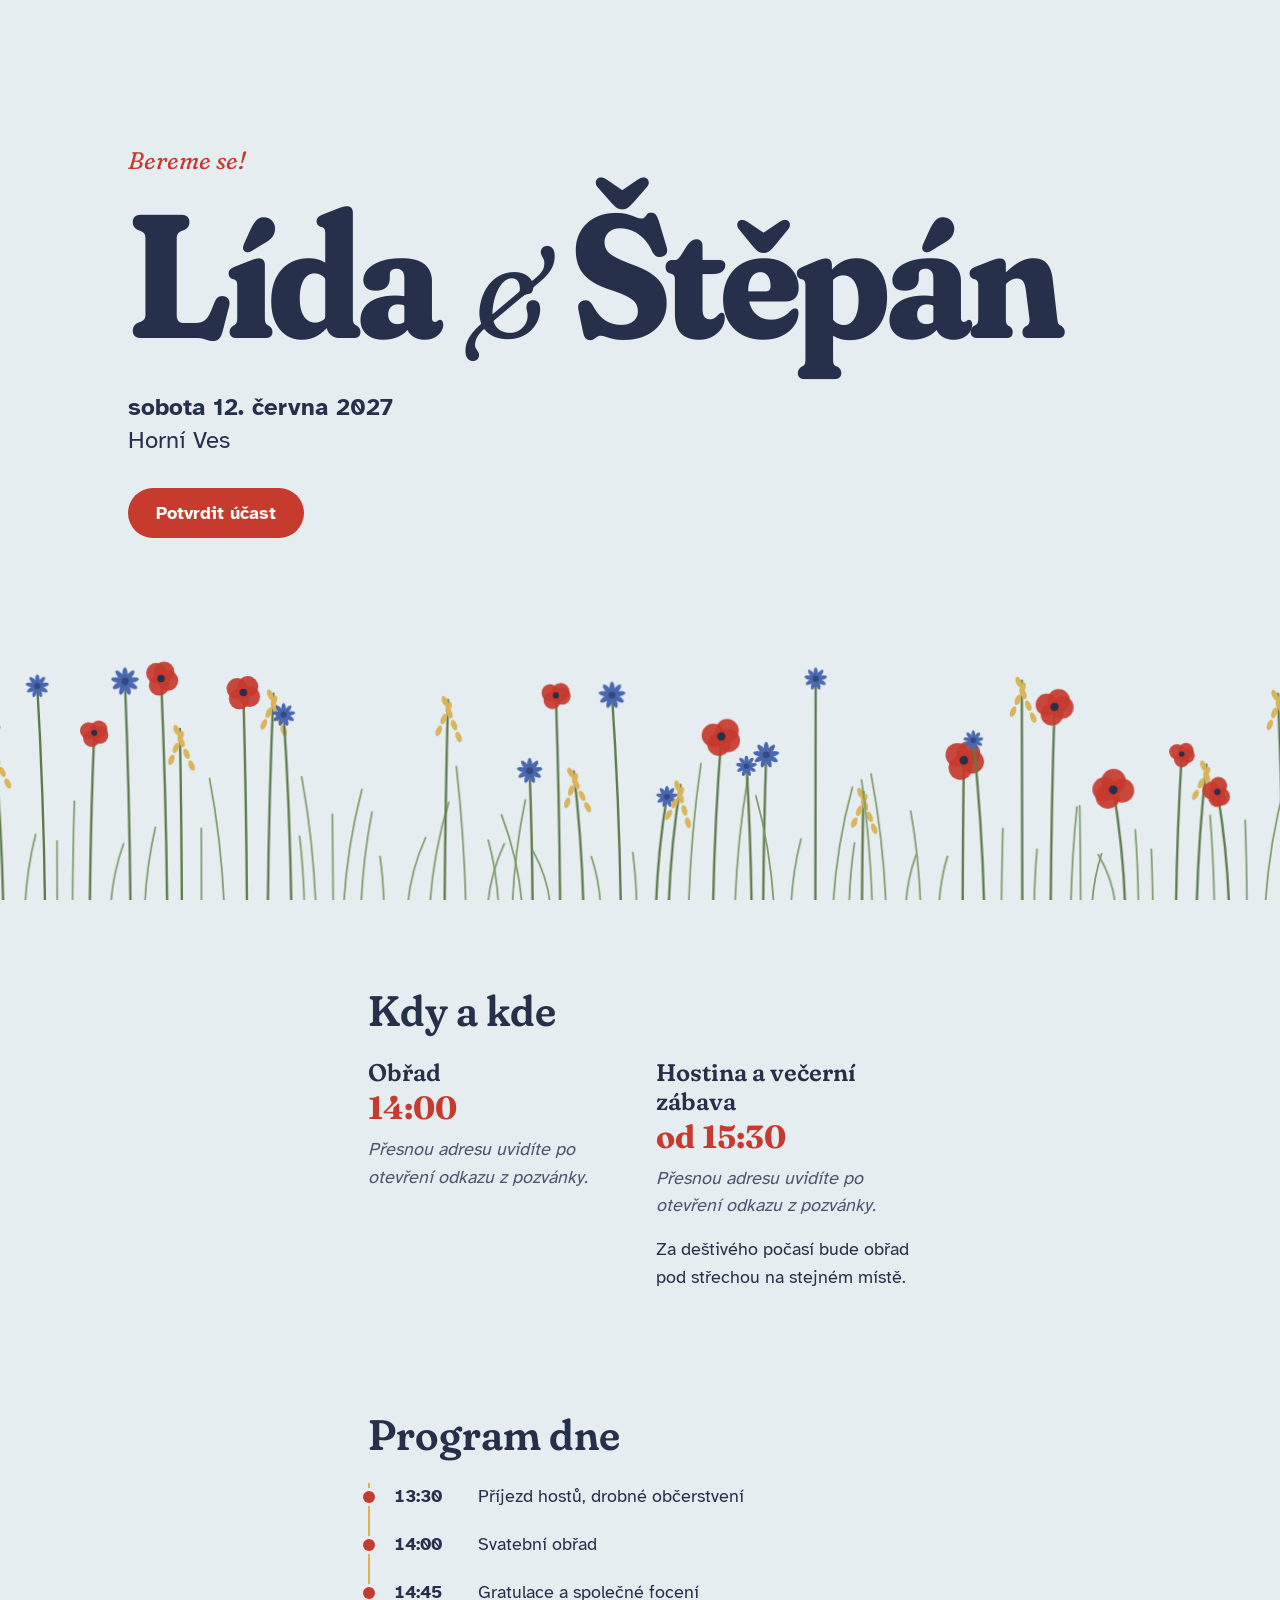
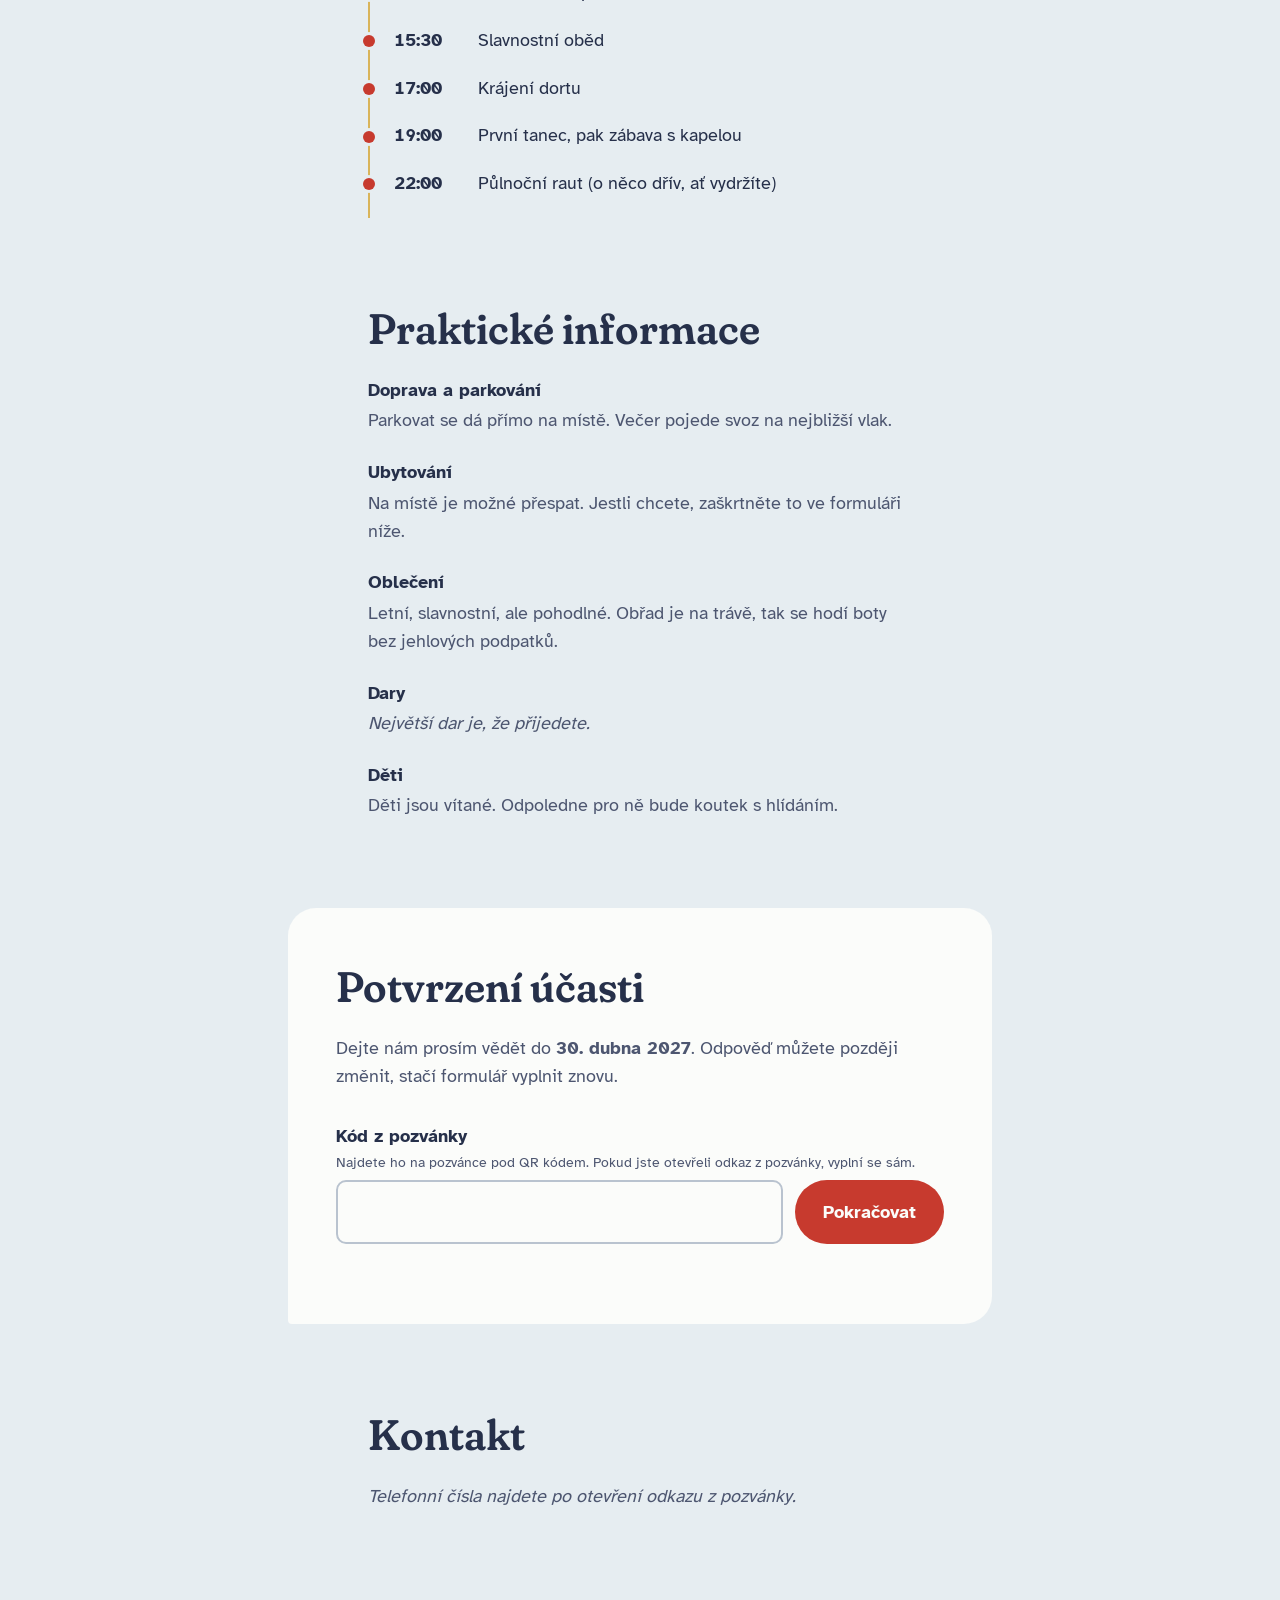
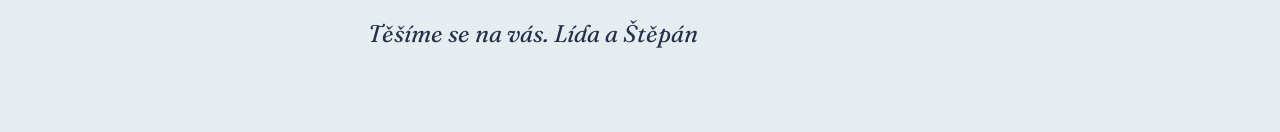
==== index.html @ 55943245 "Svatební web Lídy a Štěpána s RSVP Co-Authored-By: Claude Opus 5.5 <noreply@anthropic.com> Claude-Se" ====
<!doctype html>
<html lang="cs">
<head>
  <meta charset="utf-8">
  <meta name="viewport" content="width=device-width, initial-scale=1">
  <meta http-equiv="Content-Security-Policy" content="default-src 'none'; script-src 'self'; style-src 'self'; font-src 'self'; img-src 'self' data:; connect-src https://script.google.com https://script.googleusercontent.com; base-uri 'none'; form-action 'none'">
  <meta name="referrer" content="no-referrer">
  <meta name="robots" content="noindex, nofollow">
  <title>Lída a Štěpán se berou – 12. června 2027</title>
  <meta name="description" content="Informace pro svatební hosty a potvrzení účasti.">
  <link rel="preload" href="fonts/fraunces-latin-full-normal.woff2" as="font" type="font/woff2" crossorigin>
  <link rel="stylesheet" href="styles.css">
  <link rel="icon" href="data:image/svg+xml,%3Csvg xmlns='http://www.w3.org/2000/svg' viewBox='0 0 32 32'%3E%3Ccircle cx='16' cy='16' r='12' fill='%23C73A2E'/%3E%3Ccircle cx='16' cy='16' r='4' fill='%2326304A'/%3E%3C/svg%3E">
</head>
<body>
  <a class="skip" href="#rsvp">Přejít na potvrzení účasti</a>

  <header class="hero">
    <div class="hero__text">
      <p class="hero__intro">Bereme se!</p>
      <h1 class="hero__names">
        <span>Lída</span>
        <span class="hero__amp">&amp;</span>
        <span>Štěpán</span>
      </h1>
      <p class="hero__when">
        <time datetime="2027-06-12">sobota 12. června 2027</time><br>
        Horní Ves
      </p>
      <p class="hero__greeting" id="greeting" hidden></p>
      <a class="button" href="#rsvp">Potvrdit účast</a>
    </div>
    <svg class="meadow" id="meadow" aria-hidden="true" focusable="false" preserveAspectRatio="xMidYMax slice"></svg>
  </header>

  <main>
    <section id="kde" aria-labelledby="kde-h">
      <h2 id="kde-h">Kdy a kde</h2>
      <div class="places">
        <article class="place">
          <h3>Obřad</h3>
          <p class="place__time">14:00</p>
          <p data-private="adresa_obrad" class="private">Přesnou adresu uvidíte po otevření odkazu z pozvánky.</p>
        </article>
        <article class="place">
          <h3>Hostina a večerní zábava</h3>
          <p class="place__time">od 15:30</p>
          <p data-private="adresa_hostina" class="private">Přesnou adresu uvidíte po otevření odkazu z pozvánky.</p>
          <p>Za deštivého počasí bude obřad pod střechou na stejném místě.</p>
        </article>
      </div>
      <p><a id="map-link" hidden>Otevřít v mapě</a></p>
    </section>

    <section id="program" aria-labelledby="program-h">
      <h2 id="program-h">Program dne</h2>
      <ol class="timeline">
        <li><time>13:30</time><span>Příjezd hostů, drobné občerstvení</span></li>
        <li><time>14:00</time><span>Svatební obřad</span></li>
        <li><time>14:45</time><span>Gratulace a společné focení</span></li>
        <li><time>15:30</time><span>Slavnostní oběd</span></li>
        <li><time>17:00</time><span>Krájení dortu</span></li>
        <li><time>19:00</time><span>První tanec, pak zábava s kapelou</span></li>
        <li><time>22:00</time><span>Půlnoční raut (o něco dřív, ať vydržíte)</span></li>
      </ol>
    </section>

    <section id="info" aria-labelledby="info-h">
      <h2 id="info-h">Praktické informace</h2>
      <dl class="info">
        <div>
          <dt>Doprava a parkování</dt>
          <dd>Parkovat se dá přímo na místě. Večer pojede svoz na nejbližší vlak.</dd>
        </div>
        <div>
          <dt>Ubytování</dt>
          <dd>Na místě je možné přespat. Jestli chcete, zaškrtněte to ve formuláři níže.</dd>
        </div>
        <div>
          <dt>Oblečení</dt>
          <dd>Letní, slavnostní, ale pohodlné. Obřad je na trávě, tak se hodí boty bez jehlových podpatků.</dd>
        </div>
        <div>
          <dt>Dary</dt>
          <dd data-private="dary" class="private">Největší dar je, že přijedete.</dd>
        </div>
        <div>
          <dt>Děti</dt>
          <dd>Děti jsou vítané. Odpoledne pro ně bude koutek s hlídáním.</dd>
        </div>
      </dl>
    </section>

    <section id="rsvp" class="rsvp" aria-labelledby="rsvp-h">
      <h2 id="rsvp-h">Potvrzení účasti</h2>
      <p class="rsvp__lead">Dejte nám prosím vědět do <strong>30. dubna 2027</strong>. Odpověď můžete později změnit, stačí formulář vyplnit znovu.</p>

      <form id="code-form" class="code-form" novalidate>
        <div class="field">
          <label for="code">Kód z pozvánky</label>
          <p class="hint" id="code-hint">Najdete ho na pozvánce pod QR kódem. Pokud jste otevřeli odkaz z pozvánky, vyplní se sám.</p>
          <div class="code-row">
            <input id="code" name="code" type="text" autocomplete="off" autocapitalize="off" spellcheck="false" inputmode="text" maxlength="12" aria-describedby="code-hint">
            <button class="button" type="submit" id="code-submit">Pokračovat</button>
          </div>
        </div>
        <p class="form-error" id="code-error" role="alert" hidden></p>
      </form>

      <form id="rsvp-form" novalidate hidden>
        <input type="hidden" name="token" id="token">
        <div class="hp" aria-hidden="true">
          <label>Nevyplňujte <input type="text" name="website" tabindex="-1" autocomplete="off"></label>
        </div>

        <div class="field">
          <label for="name">Kdo formulář vyplňuje</label>
          <p class="hint" id="name-hint">Za celou domácnost stačí jedna odpověď.</p>
          <input id="name" name="name" type="text" autocomplete="name" maxlength="200" required aria-describedby="name-hint">
        </div>

        <div class="field">
          <label for="email">E-mail</label>
          <p class="hint" id="email-hint">Nepovinné. Pošleme vám případné změny v programu.</p>
          <input id="email" name="email" type="email" autocomplete="email" maxlength="200" aria-describedby="email-hint">
        </div>

        <fieldset class="field choice">
          <legend>Přijdete?</legend>
          <label class="choice__opt"><input type="radio" name="attending" value="ano" required> Ano, přijdeme</label>
          <label class="choice__opt"><input type="radio" name="attending" value="ne"> Bohužel nemůžeme</label>
        </fieldset>

        <div class="if-attending" id="attending-fields" hidden>
          <div class="field-row">
            <div class="field">
              <label for="guests">Počet osob celkem</label>
              <input id="guests" name="guests" type="number" min="1" max="10" value="1" inputmode="numeric">
            </div>
            <div class="field">
              <label for="kids">Z toho dětí</label>
              <input id="kids" name="kids" type="number" min="0" max="10" value="0" inputmode="numeric">
            </div>
          </div>

          <div class="field">
            <label for="diet">Strava a alergie</label>
            <p class="hint" id="diet-hint">Vegetariáni, bezlepková strava, alergie…</p>
            <input id="diet" name="diet" type="text" maxlength="500" aria-describedby="diet-hint">
          </div>

          <fieldset class="field choice">
            <legend>Chcete přespat na místě?</legend>
            <label class="choice__opt"><input type="radio" name="lodging" value="ano"> Ano</label>
            <label class="choice__opt"><input type="radio" name="lodging" value="ne" checked> Ne</label>
          </fieldset>
        </div>

        <div class="field">
          <label for="note">Vzkaz pro nás</label>
          <textarea id="note" name="note" rows="3" maxlength="2000"></textarea>
        </div>

        <p class="form-error" id="form-error" role="alert" hidden></p>
        <button class="button" type="submit" id="submit">Odeslat odpověď</button>
      </form>

      <div class="thanks" id="thanks" tabindex="-1" hidden>
        <h3>Odpověď odeslána</h3>
        <p id="thanks-text">Děkujeme!</p>
        <button class="linklike" type="button" id="again">Změnit odpověď</button>
      </div>
    </section>

    <section id="kontakt" aria-labelledby="kontakt-h">
      <h2 id="kontakt-h">Kontakt</h2>
      <p data-private="kontakty" class="private">Telefonní čísla najdete po otevření odkazu z pozvánky.</p>
    </section>
  </main>

  <footer class="footer">
    <p>Těšíme se na vás. Lída a Štěpán</p>
  </footer>

  <script src="script.js"></script>
</body>
</html>
---- styles.css ----
/* Písma hostovaná přímo na webu, bez Google Fonts (IP návštěvníků nejdou Googlu). Licence SIL OFL ve složce fonts/. */
@font-face {
  font-family: 'Fraunces Variable';
  font-style: normal;
  font-display: swap;
  font-weight: 100 900;
  src: url(fonts/fraunces-latin-ext-full-normal.woff2) format('woff2');
  unicode-range: U+0100-02BA,U+02BD-02C5,U+02C7-02CC,U+02CE-02D7,U+02DD-02FF,U+0304,U+0308,U+0329,U+1D00-1DBF,U+1E00-1E9F,U+1EF2-1EFF,U+2020,U+20A0-20AB,U+20AD-20C0,U+2113,U+2C60-2C7F,U+A720-A7FF;
}
@font-face {
  font-family: 'Fraunces Variable';
  font-style: normal;
  font-display: swap;
  font-weight: 100 900;
  src: url(fonts/fraunces-latin-full-normal.woff2) format('woff2');
  unicode-range: U+0000-00FF,U+0131,U+0152-0153,U+02BB-02BC,U+02C6,U+02DA,U+02DC,U+0304,U+0308,U+0329,U+2000-206F,U+20AC,U+2122,U+2191,U+2193,U+2212,U+2215,U+FEFF,U+FFFD;
}
@font-face {
  font-family: 'Fraunces Variable';
  font-style: italic;
  font-display: swap;
  font-weight: 100 900;
  src: url(fonts/fraunces-latin-ext-full-italic.woff2) format('woff2');
  unicode-range: U+0100-02BA,U+02BD-02C5,U+02C7-02CC,U+02CE-02D7,U+02DD-02FF,U+0304,U+0308,U+0329,U+1D00-1DBF,U+1E00-1E9F,U+1EF2-1EFF,U+2020,U+20A0-20AB,U+20AD-20C0,U+2113,U+2C60-2C7F,U+A720-A7FF;
}
@font-face {
  font-family: 'Fraunces Variable';
  font-style: italic;
  font-display: swap;
  font-weight: 100 900;
  src: url(fonts/fraunces-latin-full-italic.woff2) format('woff2');
  unicode-range: U+0000-00FF,U+0131,U+0152-0153,U+02BB-02BC,U+02C6,U+02DA,U+02DC,U+0304,U+0308,U+0329,U+2000-206F,U+20AC,U+2122,U+2191,U+2193,U+2212,U+2215,U+FEFF,U+FFFD;
}
@font-face {
  font-family: 'Atkinson Hyperlegible';
  font-style: normal;
  font-display: swap;
  font-weight: 400;
  src: url(fonts/atkinson-hyperlegible-latin-ext-400-normal.woff2) format('woff2');
  unicode-range: U+0100-02BA,U+02BD-02C5,U+02C7-02CC,U+02CE-02D7,U+02DD-02FF,U+0304,U+0308,U+0329,U+1D00-1DBF,U+1E00-1E9F,U+1EF2-1EFF,U+2020,U+20A0-20AB,U+20AD-20C0,U+2113,U+2C60-2C7F,U+A720-A7FF;
}
@font-face {
  font-family: 'Atkinson Hyperlegible';
  font-style: normal;
  font-display: swap;
  font-weight: 400;
  src: url(fonts/atkinson-hyperlegible-latin-400-normal.woff2) format('woff2');
  unicode-range: U+0000-00FF,U+0131,U+0152-0153,U+02BB-02BC,U+02C6,U+02DA,U+02DC,U+0304,U+0308,U+0329,U+2000-206F,U+20AC,U+2122,U+2191,U+2193,U+2212,U+2215,U+FEFF,U+FFFD;
}
@font-face {
  font-family: 'Atkinson Hyperlegible';
  font-style: normal;
  font-display: swap;
  font-weight: 700;
  src: url(fonts/atkinson-hyperlegible-latin-ext-700-normal.woff2) format('woff2');
  unicode-range: U+0100-02BA,U+02BD-02C5,U+02C7-02CC,U+02CE-02D7,U+02DD-02FF,U+0304,U+0308,U+0329,U+1D00-1DBF,U+1E00-1E9F,U+1EF2-1EFF,U+2020,U+20A0-20AB,U+20AD-20C0,U+2113,U+2C60-2C7F,U+A720-A7FF;
}
@font-face {
  font-family: 'Atkinson Hyperlegible';
  font-style: normal;
  font-display: swap;
  font-weight: 700;
  src: url(fonts/atkinson-hyperlegible-latin-700-normal.woff2) format('woff2');
  unicode-range: U+0000-00FF,U+0131,U+0152-0153,U+02BB-02BC,U+02C6,U+02DA,U+02DC,U+0304,U+0308,U+0329,U+2000-206F,U+20AC,U+2122,U+2191,U+2193,U+2212,U+2215,U+FEFF,U+FFFD;
}

/* Barvy české louky: vlčí mák, chrpa, obilí. */
:root {
  --sky: #E6EDF1;
  --paper: #FBFCFA;
  --ink: #26304A;
  --ink-soft: #4D5670;
  --poppy: #C73A2E;
  --poppy-dark: #A42D23;
  --cornflower: #4A68B0;
  --wheat: #D9B45A;
  --stem: #5E7A4A;

  --display: "Fraunces Variable", Georgia, serif;
  --body: "Atkinson Hyperlegible", system-ui, sans-serif;

  /* Modulární stupnice 4:3 od 18 px */
  --s-1: 0.844rem;
  --s0: 1.125rem;
  --s1: 1.5rem;
  --s2: 2rem;
  --s3: 2.667rem;

  --measure: 38rem;
  --gap: clamp(1.25rem, 4vw, 2rem);
}

*, *::before, *::after { box-sizing: border-box; }

html { scroll-behavior: smooth; }
@media (prefers-reduced-motion: reduce) { html { scroll-behavior: auto; } }

body {
  margin: 0;
  background: var(--sky);
  color: var(--ink);
  font-family: var(--body);
  font-size: var(--s0);
  line-height: 1.55;
  -webkit-text-size-adjust: 100%;
}

a { color: var(--cornflower); text-underline-offset: 0.18em; }
a:hover { color: var(--ink); }

:focus-visible {
  outline: 3px solid var(--cornflower);
  outline-offset: 3px;
  border-radius: 2px;
}

.skip {
  position: absolute; left: 1rem; top: -4rem;
  background: var(--ink); color: var(--paper); padding: 0.5rem 1rem;
  z-index: 10;
}
.skip:focus { top: 1rem; }

/* ---------- Úvod ---------- */

.hero {
  position: relative;
  min-height: 100svh;
  display: flex;
  flex-direction: column;
  justify-content: center;
  padding: var(--gap);
  padding-bottom: clamp(9rem, 28vh, 16rem);
  overflow: hidden;
}

.hero__text {
  position: relative;
  z-index: 1;
  width: 100%;
  max-width: 64rem;
  margin: 0 auto;
}

.hero__intro {
  font-family: var(--display);
  font-variation-settings: "SOFT" 100, "WONK" 1;
  font-style: italic;
  font-size: var(--s1);
  margin: 0 0 0.5rem;
  color: var(--poppy);
}

.hero__names {
  font-family: var(--display);
  font-variation-settings: "SOFT" 100, "WONK" 1, "opsz" 144;
  font-weight: 700;
  font-size: clamp(4rem, 17vw, 11rem);
  line-height: 1;
  letter-spacing: -0.03em;
  margin: 0 0 1.75rem;
  display: flex;
  flex-wrap: wrap;
  align-items: baseline;
  column-gap: 0.18em;
}

.hero__amp {
  font-weight: 400;
  font-style: italic;
  font-size: 0.7em;
}

.hero__when {
  font-size: var(--s1);
  line-height: 1.35;
  margin: 0 0 2rem;
}
.hero__when time { font-weight: 700; }

.hero__greeting {
  font-size: var(--s0);
  margin: -1rem 0 1.5rem;
  max-width: var(--measure);
}

.meadow {
  position: absolute;
  left: 0; right: 0; bottom: 0;
  width: 100%;
  height: clamp(9rem, 30vh, 17rem);
}

.meadow .stalk {
  stroke: var(--stem);
  stroke-width: 2.2;
  fill: none;
  stroke-linecap: round;
}
.meadow .grow {
  transform-box: fill-box;
  transform-origin: 50% 100%;
  animation: grow 1.4s cubic-bezier(.2,.7,.2,1) both;
}
.meadow .bloom {
  transform-box: fill-box;
  transform-origin: 50% 50%;
  animation: bloom 0.6s cubic-bezier(.3,1.6,.5,1) both;
}
@keyframes grow  { from { transform: scaleY(0); } to { transform: scaleY(1); } }
@keyframes bloom { from { transform: scale(0); } to { transform: scale(1); } }

@media (prefers-reduced-motion: reduce) {
  .meadow .grow, .meadow .bloom { animation: none; }
}

/* ---------- Tlačítka ---------- */

.button {
  display: inline-block;
  font: 700 var(--s0)/1 var(--body);
  color: var(--paper);
  background: var(--poppy);
  border: 0;
  border-radius: 999px;
  padding: 1rem 1.75rem;
  text-decoration: none;
  cursor: pointer;
}
.button:hover { background: var(--poppy-dark); color: var(--paper); }
.button[disabled] { opacity: 0.6; cursor: progress; }

.linklike {
  font: inherit;
  color: var(--cornflower);
  background: none;
  border: 0;
  padding: 0;
  text-decoration: underline;
  text-underline-offset: 0.18em;
  cursor: pointer;
}

/* ---------- Sekce ---------- */

main > section {
  max-width: var(--measure);
  margin: 0 auto;
  padding: clamp(3rem, 9vw, 5.5rem) var(--gap) 0;
}

h2 {
  font-family: var(--display);
  font-variation-settings: "SOFT" 100, "opsz" 72;
  font-weight: 600;
  font-size: var(--s3);
  line-height: 1.1;
  margin: 0 0 1.5rem;
}

h3 {
  font-family: var(--display);
  font-variation-settings: "SOFT" 100;
  font-weight: 600;
  font-size: var(--s1);
  line-height: 1.2;
  margin: 0 0 0.25rem;
}

p { margin: 0 0 1rem; }

/* Kdy a kde */
.places {
  display: grid;
  gap: 2rem;
}
@media (min-width: 40rem) {
  .places { grid-template-columns: 1fr 1fr; }
}
.place__time {
  font-family: var(--display);
  font-size: var(--s2);
  font-weight: 700;
  color: var(--poppy);
  line-height: 1;
  margin: 0.25rem 0 0.75rem;
}

/* Program – skutečná časová osa */
.timeline {
  list-style: none;
  margin: 0;
  padding: 0;
  border-left: 2px solid var(--wheat);
}
.timeline li {
  position: relative;
  display: grid;
  grid-template-columns: 4.25rem 1fr;
  gap: 1rem;
  padding: 0 0 1.25rem 1.5rem;
}
.timeline li::before {
  content: "";
  position: absolute;
  left: -7px; top: 0.45em;
  width: 12px; height: 12px;
  border-radius: 50%;
  background: var(--poppy);
  box-shadow: 0 0 0 3px var(--sky);
}
.timeline time {
  font-weight: 700;
  font-variant-numeric: tabular-nums;
}

/* Praktické informace */
.info { margin: 0; }
.info > div { margin-bottom: 1.5rem; }
.info dt {
  font-weight: 700;
  margin-bottom: 0.15rem;
}
.info dd { margin: 0; color: var(--ink-soft); }

/* ---------- RSVP ---------- */

main > .rsvp {
  max-width: 44rem;
  margin-top: clamp(3rem, 9vw, 5.5rem);
  padding: clamp(2rem, 6vw, 3.5rem) clamp(1.25rem, 5vw, 3rem);
  background: var(--paper);
  border-radius: 28px 28px 28px 4px;
}
@media (max-width: 46rem) {
  main > .rsvp { border-radius: 0; }
}

.rsvp__lead { color: var(--ink-soft); margin-bottom: 2rem; }

.field { margin: 0 0 1.5rem; }
.field label, .field legend {
  display: block;
  font-weight: 700;
  margin-bottom: 0.35rem;
}
.hint {
  font-size: var(--s-1);
  color: var(--ink-soft);
  margin: -0.2rem 0 0.4rem;
}

input[type="text"], input[type="email"], input[type="number"], textarea {
  width: 100%;
  font: inherit;
  color: var(--ink);
  background: var(--paper);
  border: 2px solid #B9C3CF;
  border-radius: 10px;
  padding: 0.7rem 0.85rem;
}
input:focus-visible, textarea:focus-visible {
  outline: none;
  border-color: var(--cornflower);
  box-shadow: 0 0 0 3px rgba(74, 104, 176, 0.25);
}
textarea { resize: vertical; }

fieldset { border: 0; padding: 0; min-width: 0; }

.choice { display: flex; flex-wrap: wrap; gap: 0.6rem; }
.choice legend { width: 100%; }
.choice__opt {
  display: inline-flex !important;
  align-items: center;
  gap: 0.55rem;
  font-weight: 400 !important;
  border: 2px solid #B9C3CF;
  border-radius: 999px;
  padding: 0.55rem 1.1rem 0.55rem 0.85rem;
  cursor: pointer;
  margin: 0 !important;
}
.choice__opt:has(input:checked) {
  border-color: var(--poppy);
  background: #FBEDEB;
}
.choice__opt:has(input:focus-visible) {
  outline: 3px solid var(--cornflower);
  outline-offset: 2px;
}
.choice__opt input {
  accent-color: var(--poppy);
  width: 1.15rem; height: 1.15rem;
  margin: 0;
}
.choice__opt input:focus-visible { outline: none; }

.field-row {
  display: grid;
  grid-template-columns: 1fr 1fr;
  gap: 1rem;
}

.if-attending {
  border-left: 3px solid var(--wheat);
  padding-left: 1.25rem;
  margin-bottom: 1.5rem;
}

.hp { position: absolute; left: -9999px; width: 1px; height: 1px; overflow: hidden; }

.field.invalid input, .field.invalid textarea { border-color: var(--poppy); }
.choice.invalid .choice__opt { border-color: var(--poppy); }

.form-error {
  color: var(--poppy-dark);
  font-weight: 700;
}

.thanks h3 { font-size: var(--s2); color: var(--stem); }
.thanks:focus { outline: none; }

/* ---------- Patička ---------- */

.footer {
  max-width: var(--measure);
  margin: 0 auto;
  padding: clamp(3rem, 9vw, 5.5rem) var(--gap) 4rem;
  font-family: var(--display);
  font-style: italic;
  font-size: var(--s1);
}

/* ---------- Kód z pozvánky a soukromé údaje ---------- */

.private:not(.unlocked) {
  color: var(--ink-soft);
  font-style: italic;
}

.code-row {
  display: flex;
  flex-wrap: wrap;
  gap: 0.75rem;
}
.code-row input {
  flex: 1 1 12rem;
  width: auto;
  font-size: var(--s1);
  letter-spacing: 0.08em;
  text-transform: lowercase;
}
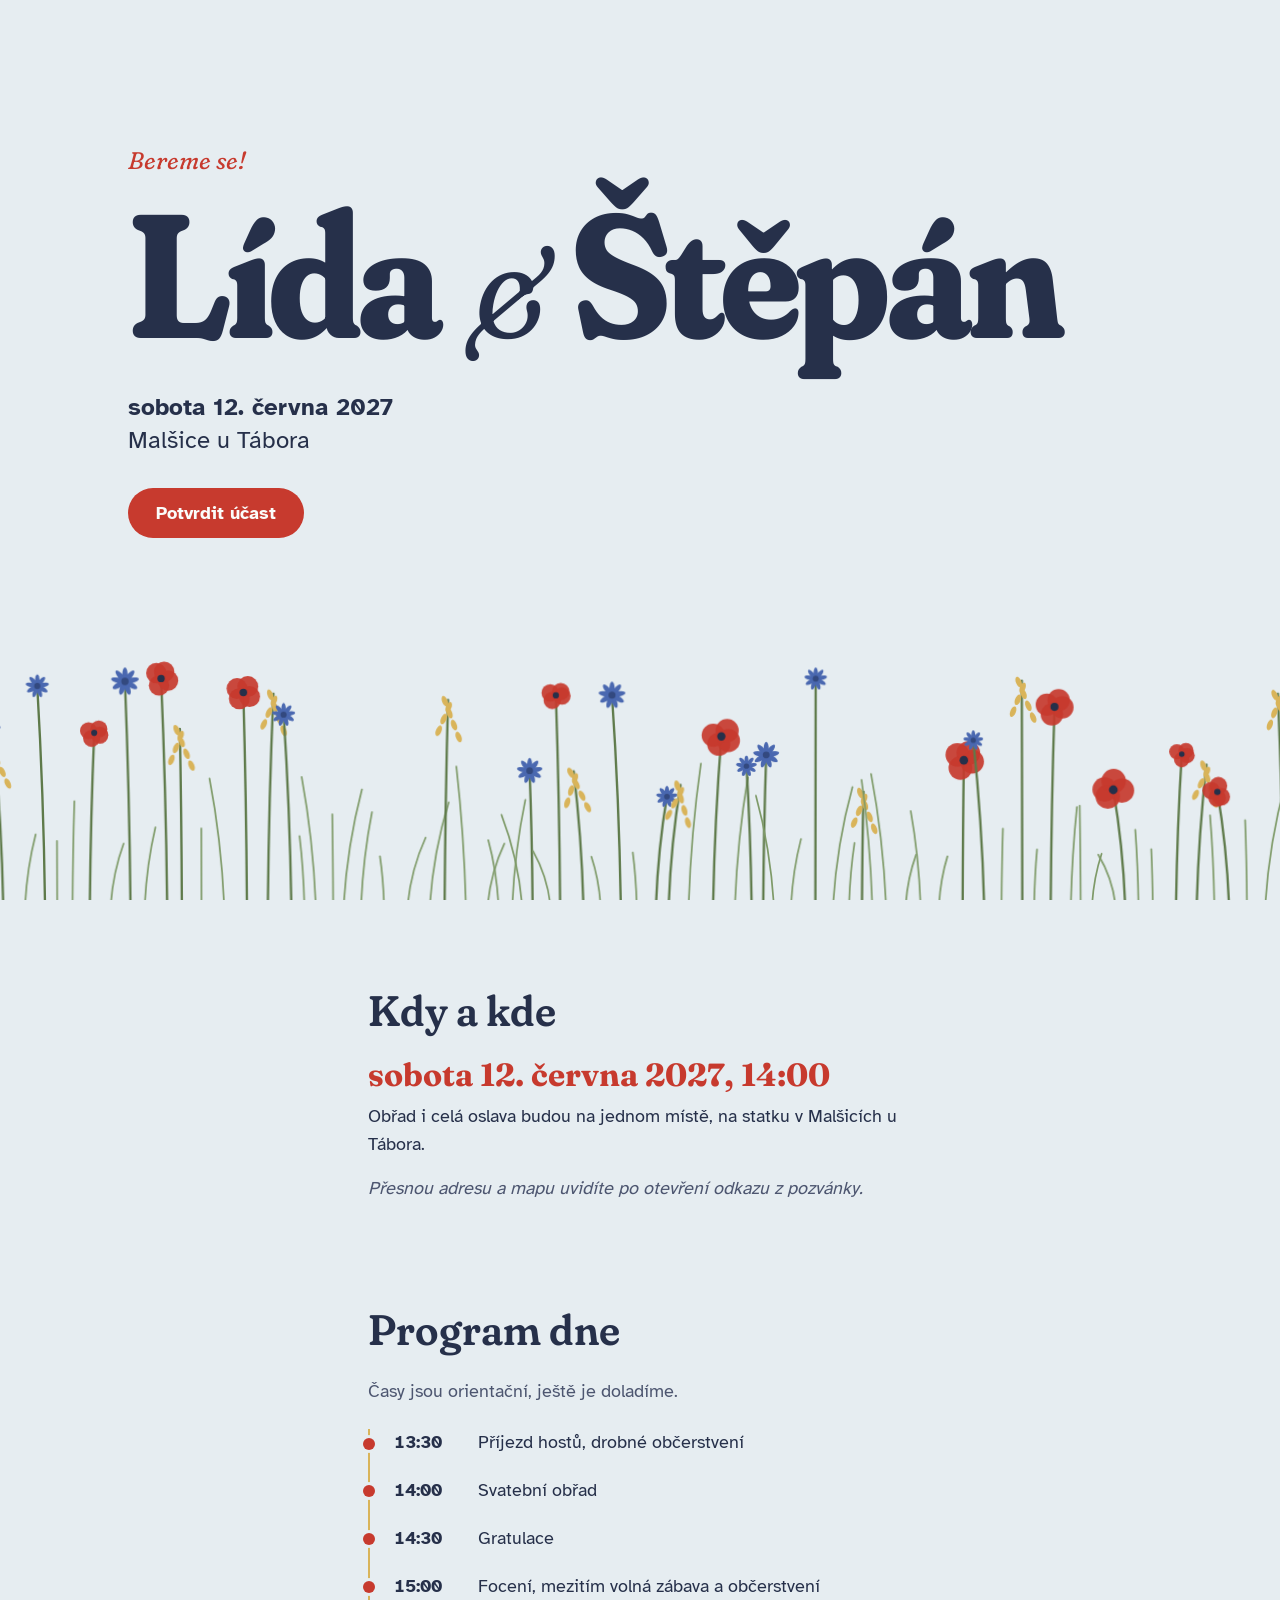
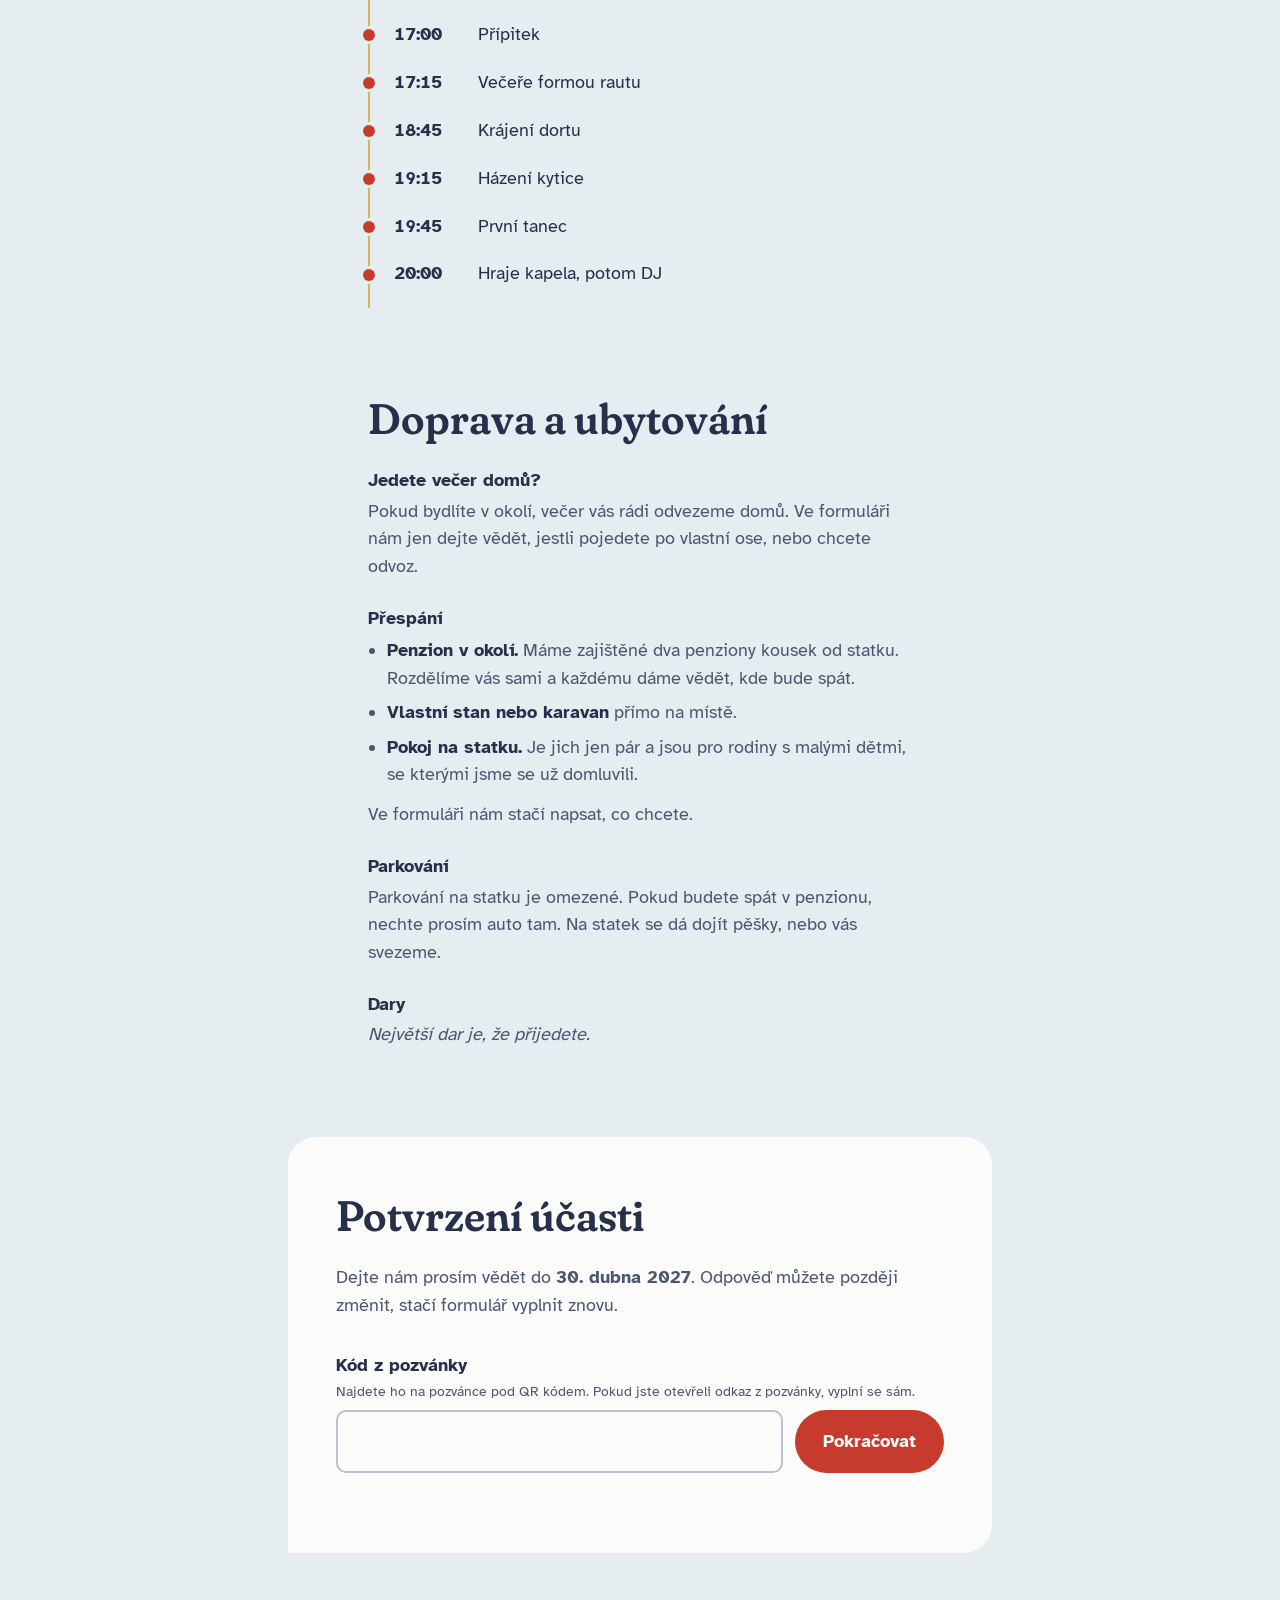
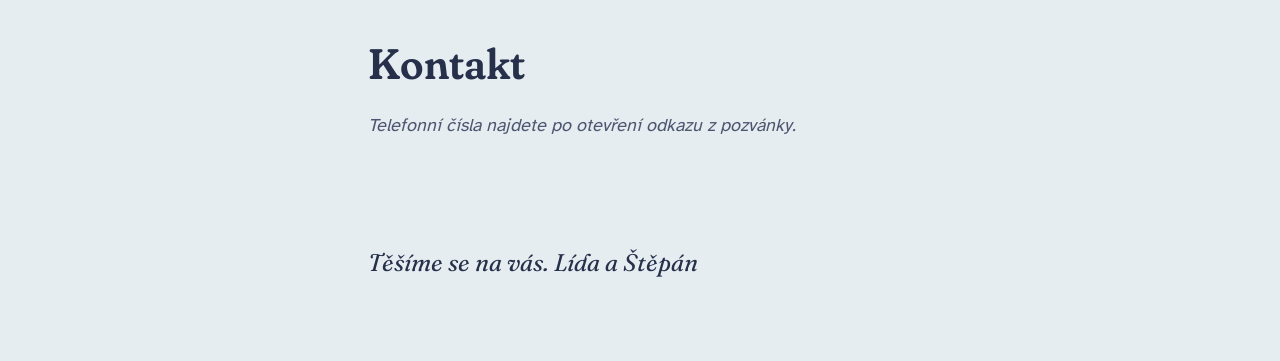
==== commit 2563e202: "Statek v Malšicích, harmonogram, doprava a ubytování v RSVP - jedno místo pro obřad i oslavu, odkazy" ====
--- a/index.html
+++ b/index.html
@@ -25,7 +25,7 @@
       </h1>
       <p class="hero__when">
         <time datetime="2027-06-12">sobota 12. června 2027</time><br>
-        Horní Ves
+        Malšice u Tábora
       </p>
       <p class="hero__greeting" id="greeting" hidden></p>
       <a class="button" href="#rsvp">Potvrdit účast</a>
@@ -36,57 +36,59 @@
   <main>
     <section id="kde" aria-labelledby="kde-h">
       <h2 id="kde-h">Kdy a kde</h2>
-      <div class="places">
-        <article class="place">
-          <h3>Obřad</h3>
-          <p class="place__time">14:00</p>
-          <p data-private="adresa_obrad" class="private">Přesnou adresu uvidíte po otevření odkazu z pozvánky.</p>
-        </article>
-        <article class="place">
-          <h3>Hostina a večerní zábava</h3>
-          <p class="place__time">od 15:30</p>
-          <p data-private="adresa_hostina" class="private">Přesnou adresu uvidíte po otevření odkazu z pozvánky.</p>
-          <p>Za deštivého počasí bude obřad pod střechou na stejném místě.</p>
-        </article>
+      <div class="place">
+        <p class="place__time">sobota 12. června 2027, 14:00</p>
+        <p>Obřad i celá oslava budou na jednom místě, na statku v Malšicích u Tábora.</p>
+        <p data-private="adresa" class="private">Přesnou adresu a mapu uvidíte po otevření odkazu z pozvánky.</p>
+        <p class="map-links" id="map-links" hidden>
+          <a id="map-mapy" hidden>Mapy.com</a>
+          <a id="map-google" hidden>Google Maps</a>
+        </p>
       </div>
-      <p><a id="map-link" hidden>Otevřít v mapě</a></p>
     </section>
 
     <section id="program" aria-labelledby="program-h">
       <h2 id="program-h">Program dne</h2>
+      <p class="lead">Časy jsou orientační, ještě je doladíme.</p>
       <ol class="timeline">
         <li><time>13:30</time><span>Příjezd hostů, drobné občerstvení</span></li>
         <li><time>14:00</time><span>Svatební obřad</span></li>
-        <li><time>14:45</time><span>Gratulace a společné focení</span></li>
-        <li><time>15:30</time><span>Slavnostní oběd</span></li>
-        <li><time>17:00</time><span>Krájení dortu</span></li>
-        <li><time>19:00</time><span>První tanec, pak zábava s kapelou</span></li>
-        <li><time>22:00</time><span>Půlnoční raut (o něco dřív, ať vydržíte)</span></li>
+        <li><time>14:30</time><span>Gratulace</span></li>
+        <li><time>15:00</time><span>Focení, mezitím volná zábava a občerstvení</span></li>
+        <li><time>17:00</time><span>Přípitek</span></li>
+        <li><time>17:15</time><span>Večeře formou rautu</span></li>
+        <li><time>18:45</time><span>Krájení dortu</span></li>
+        <li><time>19:15</time><span>Házení kytice</span></li>
+        <li><time>19:45</time><span>První tanec</span></li>
+        <li><time>20:00</time><span>Hraje kapela, potom DJ</span></li>
       </ol>
     </section>
 
     <section id="info" aria-labelledby="info-h">
-      <h2 id="info-h">Praktické informace</h2>
+      <h2 id="info-h">Doprava a ubytování</h2>
       <dl class="info">
         <div>
-          <dt>Doprava a parkování</dt>
-          <dd>Parkovat se dá přímo na místě. Večer pojede svoz na nejbližší vlak.</dd>
-        </div>
-        <div>
-          <dt>Ubytování</dt>
-          <dd>Na místě je možné přespat. Jestli chcete, zaškrtněte to ve formuláři níže.</dd>
-        </div>
-        <div>
-          <dt>Oblečení</dt>
-          <dd>Letní, slavnostní, ale pohodlné. Obřad je na trávě, tak se hodí boty bez jehlových podpatků.</dd>
+          <dt>Jedete večer domů?</dt>
+          <dd>Pokud bydlíte v okolí, večer vás rádi odvezeme domů. Ve formuláři nám jen dejte vědět, jestli pojedete po vlastní ose, nebo chcete odvoz.</dd>
+        </div>
+        <div>
+          <dt>Přespání</dt>
+          <dd>
+            <ul class="options">
+              <li><strong>Penzion v okolí.</strong> Máme zajištěné dva penziony kousek od statku. Rozdělíme vás sami a každému dáme vědět, kde bude spát.</li>
+              <li><strong>Vlastní stan nebo karavan</strong> přímo na místě.</li>
+              <li><strong>Pokoj na statku.</strong> Je jich jen pár a jsou pro rodiny s malými dětmi, se kterými jsme se už domluvili.</li>
+            </ul>
+            Ve formuláři nám stačí napsat, co chcete.
+          </dd>
+        </div>
+        <div>
+          <dt>Parkování</dt>
+          <dd>Parkování na statku je omezené. Pokud budete spát v penzionu, nechte prosím auto tam. Na statek se dá dojít pěšky, nebo vás svezeme.</dd>
         </div>
         <div>
           <dt>Dary</dt>
           <dd data-private="dary" class="private">Největší dar je, že přijedete.</dd>
-        </div>
-        <div>
-          <dt>Děti</dt>
-          <dd>Děti jsou vítané. Odpoledne pro ně bude koutek s hlídáním.</dd>
         </div>
       </dl>
     </section>
@@ -149,10 +151,39 @@
             <input id="diet" name="diet" type="text" maxlength="500" aria-describedby="diet-hint">
           </div>
 
+          <fieldset class="field choice choice--stack" id="stay-field">
+            <legend>Kde budete spát, nebo jak pojedete domů?</legend>
+            <label class="choice__opt"><input type="radio" name="stay" value="domu_sami"> Večer pojedeme domů po vlastní ose</label>
+            <label class="choice__opt"><input type="radio" name="stay" value="domu_odvoz"> Večer pojedeme domů a rádi využijeme váš odvoz</label>
+            <label class="choice__opt"><input type="radio" name="stay" value="penzion"> Chceme ubytování v penzionu</label>
+            <label class="choice__opt"><input type="radio" name="stay" value="stan"> Přespíme na místě ve vlastním stanu nebo karavanu</label>
+            <label class="choice__opt" id="stay-room" hidden><input type="radio" name="stay" value="pokoj"> Pokoj na statku (máme pro vás domluvený)</label>
+          </fieldset>
+
+          <div class="sub-fields" id="ride-fields" hidden>
+            <div class="field-row">
+              <div class="field">
+                <label for="rideTo">Kam vás odvézt?</label>
+                <input id="rideTo" name="rideTo" type="text" maxlength="100" placeholder="obec">
+              </div>
+              <div class="field">
+                <label for="ridePersons">Kolik osob pojede</label>
+                <input id="ridePersons" name="ridePersons" type="number" min="1" max="10" value="1" inputmode="numeric">
+              </div>
+            </div>
+          </div>
+
+          <fieldset class="field choice sub-fields" id="camp-fields" hidden>
+            <legend>Čím přijedete?</legend>
+            <label class="choice__opt"><input type="radio" name="camp" value="stan" checked> Stan</label>
+            <label class="choice__opt"><input type="radio" name="camp" value="karavan"> Karavan nebo obytné auto</label>
+          </fieldset>
+
           <fieldset class="field choice">
-            <legend>Chcete přespat na místě?</legend>
-            <label class="choice__opt"><input type="radio" name="lodging" value="ano"> Ano</label>
-            <label class="choice__opt"><input type="radio" name="lodging" value="ne" checked> Ne</label>
+            <legend>Přijedete autem?</legend>
+            <p class="hint">Parkování na statku je omezené, ať víme, kolik míst potřebujeme.</p>
+            <label class="choice__opt"><input type="radio" name="car" value="ano"> Ano</label>
+            <label class="choice__opt"><input type="radio" name="car" value="ne"> Ne</label>
           </fieldset>
         </div>
 
--- a/styles.css
+++ b/styles.css
@@ -451,3 +451,22 @@
   letter-spacing: 0.08em;
   text-transform: lowercase;
 }
+
+/* ---------- Místo, program, ubytování ---------- */
+
+.place { max-width: var(--measure); }
+.map-links { display: flex; flex-wrap: wrap; gap: 0.5rem 1.5rem; font-weight: 700; }
+.lead { color: var(--ink-soft); margin-bottom: 1.5rem; }
+
+.options { margin: 0.25rem 0 0.75rem; padding-left: 1.2rem; }
+.options li { margin-bottom: 0.4rem; }
+.options strong { color: var(--ink); }
+
+.choice--stack { flex-direction: column; align-items: flex-start; }
+.choice--stack .choice__opt { border-radius: 14px; }
+
+.sub-fields { margin-top: -0.5rem; padding-left: 1rem; border-left: 2px dotted var(--wheat); }
+.choice .hint { width: 100%; margin-top: -0.4rem; }
+
+/* Musí být poslední: atribut hidden vždy vyhrává nad display z tříd výše. */
+[hidden], .choice__opt[hidden] { display: none !important; }
